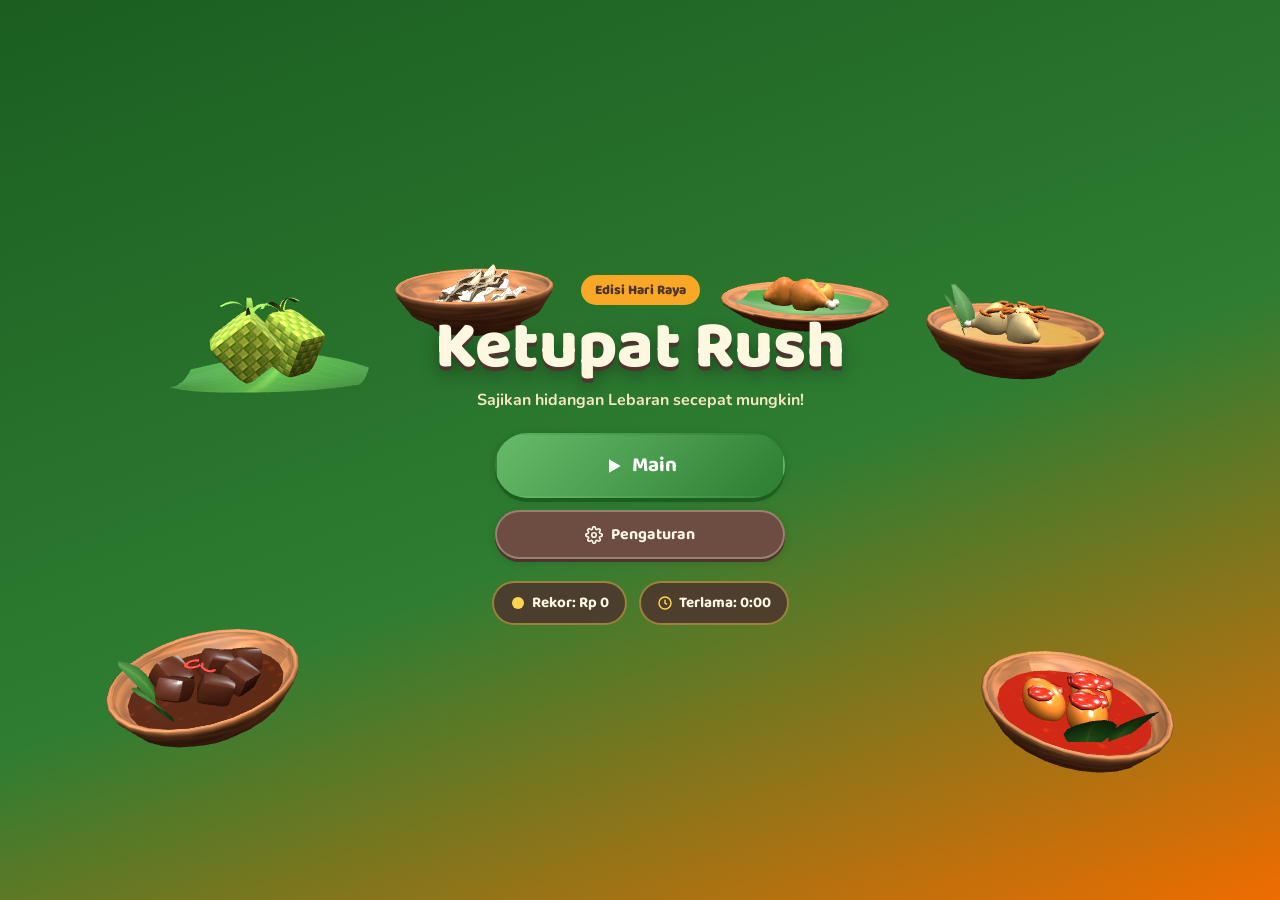
==== ketupat-rush/index.html @ f96600a8 "feat: add ketupat rush game" ====
<!DOCTYPE html>
<html lang="id">

<head>
  <meta charset="UTF-8" />
  <meta name="viewport" content="width=device-width, initial-scale=1.0, viewport-fit=cover" />
  <meta name="mobile-web-app-capable" content="yes" />
  <meta name="apple-mobile-web-app-capable" content="yes" />
  <title>Ketupat Rush</title>
  <link rel="icon" href="data:," />
  <link rel="preconnect" href="https://fonts.googleapis.com" />
  <link rel="preconnect" href="https://fonts.gstatic.com" crossorigin />
  <link
    href="https://fonts.googleapis.com/css2?family=Baloo+2:wght@500;700;800&family=Nunito:wght@500;700;800&display=swap"
    rel="stylesheet" />
  <link rel="stylesheet" href="css/style.css" />
  <link rel="manifest" href="manifest.json" />
</head>

<body>

  <!-- ===== MAIN MENU (langsung tampil saat dibuka) ===== -->
  <div id="screen-menu" class="screen active">
    <div class="menu-bg">
      <canvas id="menu-canvas" class="menu-canvas"></canvas>
      <div class="menu-content">
        <div class="menu-logo">
          <span class="menu-badge">Edisi Hari Raya</span>
          <h1 class="game-title">Ketupat Rush</h1>
          <p class="game-sub">Sajikan hidangan Lebaran secepat mungkin!</p>
        </div>
        <div class="menu-buttons">
          <button class="btn btn-primary btn-xlarge" id="btn-play">
            <svg width="20" height="20" viewBox="0 0 24 24" fill="currentColor" aria-hidden="true">
              <polygon points="6,4 20,12 6,20" />
            </svg>
            <span>Main</span>
          </button>
          <button class="btn btn-outline" id="btn-settings-menu">
            <svg width="18" height="18" viewBox="0 0 24 24" fill="none" stroke="currentColor" stroke-width="2.2"
              aria-hidden="true">
              <circle cx="12" cy="12" r="3" />
              <path
                d="M19.4 15a1.65 1.65 0 0 0 .33 1.82l.06.06a2 2 0 1 1-2.83 2.83l-.06-.06a1.65 1.65 0 0 0-1.82-.33 1.65 1.65 0 0 0-1 1.51V21a2 2 0 1 1-4 0v-.09A1.65 1.65 0 0 0 9 19.4a1.65 1.65 0 0 0-1.82.33l-.06.06a2 2 0 1 1-2.83-2.83l.06-.06a1.65 1.65 0 0 0 .33-1.82 1.65 1.65 0 0 0-1.51-1H3a2 2 0 1 1 0-4h.09A1.65 1.65 0 0 0 4.6 9a1.65 1.65 0 0 0-.33-1.82l-.06-.06a2 2 0 1 1 2.83-2.83l.06.06a1.65 1.65 0 0 0 1.82.33H9a1.65 1.65 0 0 0 1-1.51V3a2 2 0 1 1 4 0v.09a1.65 1.65 0 0 0 1 1.51 1.65 1.65 0 0 0 1.82-.33l.06-.06a2 2 0 1 1 2.83 2.83l-.06.06a1.65 1.65 0 0 0-.33 1.82V9c.26.6.77 1 1.51 1H21a2 2 0 1 1 0 4h-.09a1.65 1.65 0 0 0-1.51 1z" />
            </svg>
            <span>Pengaturan</span>
          </button>
        </div>
        <div class="menu-stats">
          <div class="stat-pill">
            <svg width="16" height="16" viewBox="0 0 24 24" fill="#FFD54F" aria-hidden="true">
              <circle cx="12" cy="12" r="9" />
            </svg>
            <span>Rekor: Rp <span id="best-money">0</span></span>
          </div>
          <div class="stat-pill">
            <svg width="16" height="16" viewBox="0 0 24 24" fill="none" stroke="#FFD54F" stroke-width="2.2"
              aria-hidden="true">
              <circle cx="12" cy="12" r="9" />
              <polyline points="12 7 12 12 15 14" />
            </svg>
            <span>Terlama: <span id="best-time">0:00</span></span>
          </div>
        </div>
      </div>
    </div>
  </div>

  <!-- ===== GAMEPLAY ===== -->
  <div id="screen-game" class="screen">
    <canvas id="game-canvas"></canvas>

    <!-- HUD Top -->
    <div class="hud-top">
      <div class="hud-money" title="Pendapatan">
        <svg width="18" height="18" viewBox="0 0 24 24" fill="#FFD54F" stroke="#B8820E" stroke-width="1.5"
          aria-hidden="true">
          <circle cx="12" cy="12" r="9" />
        </svg>
        <span id="hud-money-val">Rp 0</span>
      </div>

      <div class="hud-phase" id="hud-phase">Hari ke-1</div>

      <div class="hud-lives" id="hud-lives" title="Kesempatan pelanggan"></div>

      <div class="hud-timer" id="hud-timer">0:00</div>

      <button class="hud-pause-btn" id="btn-pause" aria-label="Jeda">
        <svg width="18" height="18" viewBox="0 0 24 24" fill="currentColor" aria-hidden="true">
          <rect x="6" y="4" width="4" height="16" rx="1" />
          <rect x="14" y="4" width="4" height="16" rx="1" />
        </svg>
      </button>
    </div>

    <!-- Combo badge -->
    <div class="combo-badge hidden" id="combo-badge">
      <span>Kombo</span>
      <span id="combo-num">x2</span>
      <div class="combo-decay" id="combo-decay"></div>
    </div>

    <!-- Floating 3D-projected Container Labels -->
    <div class="container-labels-layer" id="container-labels-layer"></div>

    <!-- Single compact unlock status pill (replaces 10 locked pills) -->
    <div class="unlock-strip hidden" id="unlock-strip"></div>

    <!-- Fixed horizontal Order Rail below HUD -->
    <div class="customer-bubbles-layer" id="customer-bubbles-layer"></div>

    <!-- Bottom Action Bar (compact, doesn't cover 3D table) -->
    <div class="action-bar" id="action-bar">
      <div class="plate-tabs hidden" id="plate-tabs">
        <button class="plate-tab active" data-plate="a">Piring A</button>
        <button class="plate-tab" data-plate="b">Piring B</button>
      </div>
      <button class="btn btn-outline btn-clear" id="btn-clear" aria-label="Kosongkan piring">
        <svg width="18" height="18" viewBox="0 0 24 24" fill="none" stroke="currentColor" stroke-width="2.2"
          aria-hidden="true">
          <polyline points="3 6 5 6 21 6" />
          <path d="M19 6l-1 14a2 2 0 0 1-2 2H8a2 2 0 0 1-2-2L5 6" />
          <path d="M10 11v6" />
          <path d="M14 11v6" />
        </svg>
        <span>Kosongkan</span>
      </button>
      <button class="btn btn-primary btn-serve" id="btn-serve">
        <svg width="20" height="20" viewBox="0 0 24 24" fill="none" stroke="currentColor" stroke-width="2.8"
          aria-hidden="true">
          <polyline points="20 6 9 17 4 12" />
        </svg>
        <span>SAJIKAN</span>
      </button>
    </div>

    <!-- Drag hint / status -->
    <div class="drag-hint" id="drag-hint">Seret bahan ke piring, lalu seret piring ke pelanggan atau ketuk Sajikan</div>

    <!-- Toast notifications -->
    <div class="toast-container" id="toast-container"></div>

    <!-- Rotate hint (mobile landscape fallback) -->
    <div class="rotate-hint hidden" id="rotate-hint">
      Putar ponsel ke posisi tegak untuk pengalaman terbaik
    </div>
  </div>

  <!-- ===== PAUSE MENU ===== -->
  <div id="screen-pause" class="screen overlay">
    <div class="modal-box">
      <h2>Permainan Dijeda</h2>
      <div class="settings-row">
        <label for="pause-music-vol">Musik</label>
        <input type="range" id="pause-music-vol" min="0" max="1" step="0.05" value="0.45" />
        <button class="btn-mute" id="pause-mute-music" aria-label="Bisukan musik">On</button>
      </div>
      <div class="settings-row">
        <label for="pause-sfx-vol">Efek Suara</label>
        <input type="range" id="pause-sfx-vol" min="0" max="1" step="0.05" value="0.7" />
        <button class="btn-mute" id="pause-mute-sfx" aria-label="Bisukan efek suara">On</button>
      </div>
      <div class="modal-buttons">
        <button class="btn btn-primary" id="btn-resume">Lanjut</button>
        <button class="btn btn-secondary" id="btn-restart">Mulai Ulang</button>
        <button class="btn btn-outline" id="btn-quit-to-menu">Kembali ke Menu</button>
      </div>
    </div>
  </div>

  <!-- ===== GAME OVER ===== -->
  <div id="screen-gameover" class="screen overlay">
    <div class="modal-box gameover-box">
      <h2>Warung Tutup</h2>
      <p id="gameover-reason">Pelanggan kecewa terlalu banyak menunggu.</p>
      <div class="result-stats" id="gameover-stats">
        <div class="result-row"><span>Total Pendapatan</span><span id="go-revenue">Rp 0</span></div>
        <div class="result-row"><span>Waktu Bertahan</span><span id="go-time">0:00</span></div>
        <div class="result-row"><span>Fase Tercapai</span><span id="go-phase">Hari ke-1</span></div>
        <div class="result-row"><span>Pesanan Terlayani</span><span id="go-served">0</span></div>
        <div class="result-row"><span>Kombo Terbaik</span><span id="go-combo">x0</span></div>
        <div class="result-row"><span>Rekor Pendapatan</span><span id="go-best-rev">Rp 0</span></div>
      </div>
      <div class="modal-buttons">
        <button class="btn btn-primary" id="btn-retry-go">Main Lagi</button>
        <button class="btn btn-outline" id="btn-menu-go">Menu Utama</button>
      </div>
    </div>
  </div>

  <!-- ===== SETTINGS ===== -->
  <div id="screen-settings" class="screen overlay">
    <div class="modal-box">
      <h2>Pengaturan</h2>
      <div class="settings-row">
        <label for="set-music-vol">Musik</label>
        <input type="range" id="set-music-vol" min="0" max="1" step="0.05" value="0.45" />
        <button class="btn-mute" id="set-mute-music" aria-label="Bisukan musik">On</button>
      </div>
      <div class="settings-row">
        <label for="set-sfx-vol">Efek Suara</label>
        <input type="range" id="set-sfx-vol" min="0" max="1" step="0.05" value="0.7" />
        <button class="btn-mute" id="set-mute-sfx" aria-label="Bisukan efek suara">On</button>
      </div>
      <div class="settings-row">
        <label for="set-hints">Petunjuk Bermain</label>
        <input type="checkbox" id="set-hints" checked />
      </div>
      <div class="settings-row">
        <label for="set-vibrate">Getar (Haptik)</label>
        <input type="checkbox" id="set-vibrate" checked />
      </div>
      <div class="modal-buttons">
        <button class="btn btn-primary" id="btn-settings-close">Simpan</button>
      </div>
    </div>
  </div>

  <!-- Scripts: local Three.js 0.161 ES module via importmap -->
  <script type="importmap">
{
  "imports": {
    "three": "./js/lib/three.module.min.js"
  }
}
</script>
  <script type="module" src="js/main.js"></script>
</body>

</html>
---- ketupat-rush/css/style.css ----
/* ===================================================
   KETUPAT RUSH — Warm Lebaran Palette (PRD Compliant)
   Cream #FFF8E1 | Emerald #2E7D32 | Gold #F9A825 | Orange #EF6C00 | Brown #6D4C41
   =================================================== */

:root {
  --cream: #FFF8E1;
  --cream-dark: #F5E6C4;
  --green: #2E7D32;
  --green-light: #66BB6A;
  --green-dark: #1B5E20;
  --gold: #F9A825;
  --gold-light: #FFD54F;
  --orange: #EF6C00;
  --red: #C62828;
  --brown: #6D4C41;
  --brown-dark: #4E342E;
  --shadow: 0 4px 16px rgba(30, 20, 10, 0.25);
  --shadow-sm: 0 2px 8px rgba(30, 20, 10, 0.18);
  --radius: 18px;
  --radius-sm: 12px;
  --font-title: 'Baloo 2', cursive;
  --font-body: 'Nunito', sans-serif;
}

* {
  box-sizing: border-box;
  margin: 0;
  padding: 0;
}

html,
body {
  width: 100%;
  height: 100dvh;
  overflow: hidden;
  overscroll-behavior: none;
  background: var(--green-dark);
  font-family: var(--font-body);
  user-select: none;
  -webkit-user-select: none;
  touch-action: none;
}

.hidden {
  display: none !important;
}

/* ===== SCREENS ===== */
.screen {
  position: fixed;
  inset: 0;
  display: none;
  flex-direction: column;
  align-items: center;
  justify-content: center;
  overflow: hidden;
}

.screen.active {
  display: flex;
}

.screen.overlay {
  background: rgba(27, 46, 27, 0.68);
  z-index: 100;
  backdrop-filter: blur(4px);
}

/* ===== BUTTONS ===== */
.btn {
  display: inline-flex;
  align-items: center;
  justify-content: center;
  gap: 8px;
  font-family: var(--font-title);
  font-weight: 700;
  font-size: 1rem;
  border: 2px solid transparent;
  border-radius: 50px;
  cursor: pointer;
  padding: 10px 22px;
  min-height: 48px;
  transition: transform 0.1s, box-shadow 0.1s;
  touch-action: manipulation;
}

.btn:active {
  transform: scale(0.95);
}

.btn-primary {
  background: linear-gradient(135deg, var(--green-light), var(--green));
  color: #fff;
  box-shadow: 0 4px 0 var(--green-dark), var(--shadow-sm);
}

.btn-primary:active {
  box-shadow: 0 1px 0 var(--green-dark);
  transform: translateY(3px);
}

.btn-secondary {
  background: linear-gradient(135deg, var(--gold-light), var(--gold));
  color: var(--brown-dark);
  box-shadow: 0 4px 0 #B8820E, var(--shadow-sm);
}

.btn-outline {
  background: var(--brown);
  color: var(--cream);
  border-color: rgba(255, 248, 225, 0.3);
  box-shadow: 0 3px 0 var(--brown-dark), var(--shadow-sm);
}

.btn-xlarge {
  font-size: 1.3rem;
  padding: 14px 38px;
}

/* ===== LOADING ===== */
#screen-loading {
  background: linear-gradient(160deg, var(--green-dark) 0%, var(--green) 55%, #4E342E 100%);
}

.loading-bg {
  display: flex;
  flex-direction: column;
  align-items: center;
  gap: 22px;
  padding: 28px;
}

.ketupat-spin {
  animation: rotate3d 4s linear infinite;
  display: inline-block;
  filter: drop-shadow(0 6px 14px rgba(0, 0, 0, 0.35));
}

@keyframes rotate3d {
  0% {
    transform: rotateY(0deg) scale(1);
  }

  50% {
    transform: rotateY(180deg) scale(1.08);
  }

  100% {
    transform: rotateY(360deg) scale(1);
  }
}

.loading-logo {
  text-align: center;
}

.loading-logo h1 {
  font-family: var(--font-title);
  font-size: clamp(2.1rem, 8vw, 3.2rem);
  color: var(--gold-light);
  text-shadow: 0 3px 0 #B8820E;
  margin-top: 8px;
}

.tagline {
  color: var(--cream);
  font-size: 1rem;
  font-weight: 700;
}

.loading-bar-wrap {
  width: min(80vw, 320px);
  text-align: center;
}

.loading-bar {
  height: 14px;
  background: rgba(255, 248, 225, 0.2);
  border-radius: 10px;
  overflow: hidden;
  border: 2px solid rgba(255, 248, 225, 0.35);
}

.loading-fill {
  height: 100%;
  width: 0%;
  background: linear-gradient(90deg, var(--gold), var(--orange));
  transition: width 0.25s ease;
}

.loading-tip {
  color: var(--cream);
  font-size: 0.9rem;
  margin-top: 8px;
}

.btn-start-game {
  background: linear-gradient(135deg, var(--gold-light), var(--orange));
  color: #fff;
  border: none;
  border-radius: 50px;
  font-family: var(--font-title);
  font-weight: 800;
  font-size: 1.2rem;
  padding: 15px 38px;
  cursor: pointer;
  box-shadow: 0 4px 0 #B84B00, var(--shadow);
  animation: pulse-btn 1.5s ease-in-out infinite;
}

@keyframes pulse-btn {

  0%,
  100% {
    transform: scale(1);
  }

  50% {
    transform: scale(1.05);
  }
}

/* ===== MAIN MENU ===== */
#screen-menu {
  background: linear-gradient(160deg, var(--green-dark) 0%, var(--green) 55%, var(--orange) 100%);
}

.menu-bg {
  width: 100%;
  height: 100%;
  position: relative;
  display: flex;
  align-items: center;
  justify-content: center;
}

.menu-canvas {
  position: absolute;
  inset: 0;
  width: 100%;
  height: 100%;
  pointer-events: none;
}

.menu-content {
  position: relative;
  z-index: 2;
  display: flex;
  flex-direction: column;
  align-items: center;
  gap: 22px;
  padding: 24px;
}

.menu-logo {
  text-align: center;
}

.menu-badge {
  display: inline-block;
  background: var(--gold);
  color: var(--brown-dark);
  font-family: var(--font-title);
  font-weight: 800;
  font-size: 0.85rem;
  padding: 4px 14px;
  border-radius: 50px;
  margin-bottom: 8px;
}

.game-title {
  font-family: var(--font-title);
  font-size: clamp(2.6rem, 10vw, 4.2rem);
  font-weight: 800;
  color: var(--cream);
  text-shadow: 0 4px 0 var(--brown-dark), 0 8px 18px rgba(0, 0, 0, 0.35);
  line-height: 1.05;
}

.game-sub {
  color: var(--cream-dark);
  font-size: 1rem;
  font-weight: 700;
  margin-top: 6px;
}

.menu-buttons {
  display: flex;
  flex-direction: column;
  gap: 12px;
  width: min(85vw, 290px);
}

.menu-buttons .btn {
  width: 100%;
}

.menu-stats {
  display: flex;
  gap: 12px;
  flex-wrap: wrap;
  justify-content: center;
}

.stat-pill {
  background: rgba(78, 52, 46, 0.85);
  color: var(--cream);
  border: 2px solid rgba(255, 213, 79, 0.45);
  border-radius: 50px;
  padding: 8px 16px;
  font-family: var(--font-title);
  font-weight: 700;
  font-size: 0.95rem;
  display: flex;
  gap: 6px;
  align-items: center;
}

/* ===== GAMEPLAY ===== */
#screen-game {
  background: #2C1A10;
  height: 100dvh;
  overscroll-behavior: none;
  touch-action: none;
}

#screen-game::after {
  content: '';
  position: absolute;
  inset: 0;
  pointer-events: none;
  z-index: 10;
  background: radial-gradient(ellipse at center, transparent 60%, rgba(28, 15, 8, 0.32) 100%);
}

#game-canvas {
  position: absolute;
  inset: 0;
  width: 100%;
  height: 100dvh;
  display: block;
  touch-action: none;
  overscroll-behavior: none;
}

/* ===== HUD TOP ===== */
.hud-top {
  position: absolute;
  top: 0;
  left: 0;
  right: 0;
  padding: max(8px, env(safe-area-inset-top)) 12px 8px;
  display: flex;
  align-items: center;
  gap: 8px;
  background: linear-gradient(180deg, rgba(62, 39, 35, 0.85) 0%, rgba(62, 39, 35, 0) 100%);
  z-index: 20;
  pointer-events: none;
}

.hud-top>* {
  pointer-events: auto;
}

.hud-money,
.hud-phase,
.hud-timer,
.hud-lives {
  background: rgba(255, 248, 225, 0.95);
  color: var(--brown-dark);
  border: 2px solid #D49B38;
  border-radius: 50px;
  padding: 5px 12px;
  font-family: var(--font-title);
  font-weight: 800;
  font-size: 0.92rem;
  display: flex;
  align-items: center;
  gap: 5px;
  box-shadow: 0 3px 10px rgba(32, 16, 6, 0.25);
  white-space: nowrap;
}

.hud-phase {
  background: linear-gradient(135deg, #2E7D32, #1B5E20);
  color: var(--cream);
  border-color: var(--gold-light);
}

.hud-lives {
  margin-left: auto;
  padding: 5px 10px;
  gap: 3px;
}

.heart-icon.active {
  color: var(--red);
}

.heart-icon.lost {
  color: rgba(109, 76, 65, 0.25);
}

.hud-pause-btn {
  width: 44px;
  height: 44px;
  border-radius: 50%;
  background: var(--brown);
  color: var(--cream);
  border: 2px solid var(--gold-light);
  cursor: pointer;
  display: flex;
  align-items: center;
  justify-content: center;
  box-shadow: var(--shadow-sm);
}

/* ===== COMBO BADGE ===== */
.combo-badge {
  position: absolute;
  top: 64px;
  right: 12px;
  background: linear-gradient(135deg, var(--orange), #D84315);
  color: #fff;
  border: 2px solid var(--gold-light);
  border-radius: 14px;
  padding: 6px 14px;
  font-family: var(--font-title);
  font-weight: 800;
  font-size: 1rem;
  display: flex;
  gap: 6px;
  align-items: center;
  z-index: 20;
  box-shadow: var(--shadow);
}

.combo-decay {
  position: absolute;
  bottom: 0;
  left: 0;
  height: 4px;
  background: var(--gold-light);
  border-radius: 0 0 12px 12px;
  width: 100%;
}

/* ===== FLOATING 3D-PROJECTED CONTAINER LABELS ===== */
.container-labels-layer {
  position: absolute;
  inset: 0;
  pointer-events: none;
  z-index: 12;
  transition: opacity 0.12s ease;
}

.container-labels-layer.dragging {
  opacity: 0;
}

.container-label {
  position: absolute;
  transform: translate(-50%, 0);
  background: rgba(255, 248, 225, 0.94);
  color: #3E2723;
  border: 1.5px solid #8D5A36;
  border-radius: 10px;
  padding: 2px 8px;
  font-family: var(--font-title);
  font-weight: 800;
  font-size: 0.72rem;
  line-height: 1.15;
  white-space: nowrap;
  display: inline-flex;
  align-items: center;
  gap: 4px;
  box-shadow: 0 2px 6px rgba(28, 14, 6, 0.32);
  pointer-events: none;
}

.container-label .cl-price {
  color: var(--green-dark);
  font-weight: 800;
}


.unlock-strip {
  position: absolute;
  top: calc(max(8px, env(safe-area-inset-top)) + 44px);
  right: 10px;
  background: rgba(62, 39, 35, 0.84);
  color: var(--cream);
  border: 1.5px solid rgba(255, 213, 79, 0.45);
  border-radius: 50px;
  padding: 3px 10px;
  font-family: var(--font-title);
  font-weight: 700;
  font-size: 0.7rem;
  display: inline-flex;
  align-items: center;
  gap: 5px;
  pointer-events: none;
  z-index: 14;
  box-shadow: var(--shadow-sm);
}

/* ===== ORDER RAIL (fixed horizontal row below HUD, zero overlap) ===== */
.customer-bubbles-layer {
  position: absolute;
  top: calc(max(8px, env(safe-area-inset-top)) + 50px);
  left: 8px;
  right: 8px;
  display: flex;
  flex-direction: row;
  align-items: flex-start;
  justify-content: center;
  gap: 6px;
  pointer-events: none;
  z-index: 15;
}

.order-bubble {
  position: relative;
  flex: 1 1 0;
  min-width: 0;
  max-width: 170px;
  background: var(--cream);
  border: 2.5px solid var(--brown);
  border-radius: 12px;
  padding: 5px 6px;
  box-shadow: var(--shadow);
  pointer-events: auto;
  cursor: pointer;
  transition: border-color 0.15s, transform 0.12s;
  transform-origin: top center;
}

.order-bubble::after {
  content: '';
  position: absolute;
  bottom: -10px;
  left: 50%;
  transform: translateX(-50%);
  border: 5px solid transparent;
  border-top-color: var(--brown);
}

.order-bubble.selected {
  border-color: var(--orange);
  box-shadow: 0 0 0 2.5px var(--gold-light), var(--shadow);
  transform: translateY(2px) scaleY(1.06);
  z-index: 2;
}

.order-bubble.drag-hover {
  border-color: var(--gold);
  transform: translateY(3px) scaleY(1.09);
  z-index: 3;
}

.bubble-match-badge {
  position: absolute;
  top: -8px;
  right: -6px;
  width: 22px;
  height: 22px;
  border-radius: 50%;
  display: flex;
  align-items: center;
  justify-content: center;
  color: #fff;
  border: 2px solid #fff;
  box-shadow: var(--shadow-sm);
}

.bubble-match-badge.match {
  background: var(--green);
}

.bubble-match-badge.mismatch {
  background: var(--red);
}

.bubble-tag {
  font-size: 0.62rem;
  font-weight: 800;
  color: var(--brown);
  text-align: center;
  text-transform: uppercase;
  letter-spacing: 0.4px;
  margin-bottom: 3px;
  white-space: nowrap;
  overflow: hidden;
  text-overflow: ellipsis;
}

.bubble-items {
  display: flex;
  flex-wrap: wrap;
  gap: 3px;
  justify-content: center;
}

.bubble-food {
  width: 38px;
  height: auto;
  padding: 2px;
  background: var(--cream-dark);
  border-radius: 8px;
  border: 1.5px solid rgba(109, 76, 65, 0.25);
  position: relative;
  display: flex;
  flex-direction: column;
  align-items: center;
  justify-content: center;
}

.bubble-food img {
  width: 30px;
  height: 30px;
  object-fit: contain;
  pointer-events: none;
  display: block;
}

.bf-name {
  font-size: 0.56rem;
  font-weight: 800;
  color: var(--brown-dark);
  line-height: 1;
  text-align: center;
  max-width: 36px;
  overflow: hidden;
  text-overflow: ellipsis;
  white-space: nowrap;
}

/* Compact mode when card width < 96px */
.order-bubble.compact {
  padding: 4px 3px;
  border-width: 2px;
  border-radius: 10px;
}

.order-bubble.compact .bubble-tag {
  display: none;
}

.order-bubble.compact .bf-name {
  display: none;
}

.order-bubble.compact .bubble-items {
  gap: 2px;
}

.order-bubble.compact .bubble-food {
  width: 28px;
  padding: 1px;
  border-radius: 6px;
}

.order-bubble.compact .bubble-food img {
  width: 24px;
  height: 24px;
}

.order-bubble.compact .patience-bar-wrap {
  margin-top: 3px;
  height: 5px;
}

.bubble-food.checked {
  border-color: var(--green);
  background: #C8E6C9;
}

.bubble-food.checked::after {
  content: '';
  position: absolute;
  top: -3px;
  right: -3px;
  width: 10px;
  height: 10px;
  border-radius: 50%;
  background: var(--green);
  border: 1.5px solid #fff;
}

.bubble-food.missing-hint {
  border-color: var(--red);
  background: #FFCDD2;
}

.patience-bar-wrap {
  width: 100%;
  height: 6px;
  margin-top: 5px;
  background: rgba(109, 76, 65, 0.2);
  border-radius: 6px;
  overflow: hidden;
}

.patience-bar {
  height: 100%;
  background: var(--green-light);
  transition: width 0.1s linear, background 0.25s;
}

.patience-bar.mid {
  background: var(--gold);
}

.patience-bar.low {
  background: var(--red);
}

/* ===== BOTTOM ACTION BAR ===== */
.action-bar {
  position: absolute;
  bottom: max(12px, env(safe-area-inset-bottom));
  left: 50%;
  transform: translateX(-50%);
  display: flex;
  align-items: center;
  gap: 10px;
  z-index: 20;
  flex-wrap: wrap;
  justify-content: center;
  width: min(96vw, 560px);
}

.plate-tabs {
  display: flex;
  gap: 6px;
  background: rgba(62, 35, 20, 0.92);
  padding: 4px;
  border-radius: 50px;
  border: 2px solid #D49B38;
  box-shadow: 0 4px 12px rgba(20, 10, 4, 0.32);
}

.plate-tab {
  background: transparent;
  border: none;
  color: var(--cream);
  font-family: var(--font-title);
  font-weight: 700;
  font-size: 0.85rem;
  padding: 6px 14px;
  border-radius: 50px;
  cursor: pointer;
  min-height: 36px;
}

.plate-tab.active {
  background: var(--gold);
  color: var(--brown-dark);
}

.btn-serve {
  padding: 10px 26px;
  font-size: 1.05rem;
}

.btn-clear {
  padding: 10px 18px;
  font-size: 0.92rem;
}

.drag-hint {
  position: absolute;
  bottom: 68px;
  left: 50%;
  transform: translateX(-50%);
  background: rgba(78, 52, 46, 0.82);
  color: var(--cream);
  font-size: 0.78rem;
  font-weight: 700;
  padding: 5px 14px;
  border-radius: 50px;
  z-index: 18;
  pointer-events: none;
  white-space: nowrap;
  max-width: 92vw;
  overflow: hidden;
  text-overflow: ellipsis;
}

/* ===== TOASTS & FLYING MONEY ===== */
.toast-container {
  position: absolute;
  top: 68px;
  left: 50%;
  transform: translateX(-50%);
  display: flex;
  flex-direction: column;
  align-items: center;
  gap: 6px;
  pointer-events: none;
  z-index: 50;
}

.toast {
  background: var(--brown-dark);
  color: var(--cream);
  border: 2px solid var(--gold-light);
  border-radius: 50px;
  padding: 7px 18px;
  font-family: var(--font-title);
  font-weight: 700;
  font-size: 0.95rem;
  animation: toast-anim 1.4s ease forwards;
}

.toast.success {
  background: var(--green);
  border-color: var(--gold-light);
}

.toast.error {
  background: var(--red);
  border-color: #FFCDD2;
}

.toast.info {
  background: var(--orange);
  border-color: var(--cream);
}

@keyframes toast-anim {
  0% {
    opacity: 0;
    transform: translateY(8px) scale(0.9);
  }

  18% {
    opacity: 1;
    transform: translateY(0) scale(1);
  }

  75% {
    opacity: 1;
  }

  100% {
    opacity: 0;
    transform: translateY(-16px);
  }
}

.money-fly {
  position: absolute;
  font-family: var(--font-title);
  font-weight: 800;
  font-size: 1.15rem;
  color: var(--gold-light);
  text-shadow: 0 2px 4px rgba(0, 0, 0, 0.65);
  pointer-events: none;
  z-index: 60;
  animation: money-fly-anim 1.2s ease forwards;
}

@keyframes money-fly-anim {
  0% {
    opacity: 1;
    transform: translateY(0) scale(1);
  }

  100% {
    opacity: 0;
    transform: translateY(-56px) scale(1.25);
  }
}

/* ===== MODALS ===== */
.modal-box {
  background: var(--cream);
  color: var(--brown-dark);
  border: 4px solid var(--gold);
  border-radius: var(--radius);
  padding: 26px 22px;
  width: min(90vw, 410px);
  display: flex;
  flex-direction: column;
  gap: 14px;
  box-shadow: 0 20px 50px rgba(0, 0, 0, 0.45);
}

.modal-box h2 {
  font-family: var(--font-title);
  font-size: 1.6rem;
  color: var(--green-dark);
  text-align: center;
}

.modal-buttons {
  display: flex;
  flex-direction: column;
  gap: 10px;
  margin-top: 4px;
}

.modal-buttons .btn {
  width: 100%;
}

.settings-row {
  display: flex;
  align-items: center;
  gap: 10px;
  font-weight: 700;
  font-size: 0.95rem;
}

.settings-row label {
  flex: 1;
}

.settings-row input[type="range"] {
  flex: 1.6;
  accent-color: var(--green);
}

.settings-row input[type="checkbox"] {
  width: 20px;
  height: 20px;
  accent-color: var(--green);
}

.btn-mute {
  background: var(--brown);
  color: var(--cream);
  border: none;
  border-radius: 50px;
  padding: 6px 12px;
  font-weight: 700;
  cursor: pointer;
}

.result-stats {
  display: flex;
  flex-direction: column;
  gap: 6px;
}

.result-row {
  display: flex;
  justify-content: space-between;
  font-size: 0.95rem;
  font-weight: 700;
  padding: 6px 0;
  border-bottom: 1px solid rgba(109, 76, 65, 0.18);
}

.result-row:last-child {
  border-bottom: none;
}

.gameover-box p {
  text-align: center;
  font-weight: 700;
  color: var(--brown);
}

.rotate-hint {
  position: absolute;
  bottom: 72px;
  left: 50%;
  transform: translateX(-50%);
  background: var(--brown-dark);
  color: var(--cream);
  border: 2px solid var(--gold);
  border-radius: 50px;
  padding: 8px 18px;
  font-size: 0.85rem;
  font-weight: 700;
  z-index: 200;
}

@keyframes error-shake {

  0%,
  100% {
    transform: translateX(0);
  }

  25% {
    transform: translateX(-6px);
  }

  75% {
    transform: translateX(6px);
  }
}

.error-shake {
  animation: error-shake 0.35s ease !important;
}

/* ===== MOBILE PORTRAIT TUNING ===== */
@media (max-width: 600px) {
  .hud-top {
    gap: 5px;
    padding: 6px 8px;
  }

  .hud-money,
  .hud-phase,
  .hud-timer,
  .hud-lives {
    font-size: 0.78rem;
    padding: 4px 8px;
  }

  .container-label {
    font-size: 0.69rem;
    padding: 2px 5px;
  }

  .container-label .cl-price {
    display: none;
  }

  .unlock-strip {
    top: auto;
    bottom: 72px;
    right: 8px;
    font-size: 0.65rem;
  }

  .drag-hint {
    display: none;
  }

  .action-bar {
    bottom: max(8px, env(safe-area-inset-bottom));
    gap: 8px;
  }

  .btn-serve,
  .btn-clear {
    min-height: 44px;
    padding: 8px 16px;
  }
}
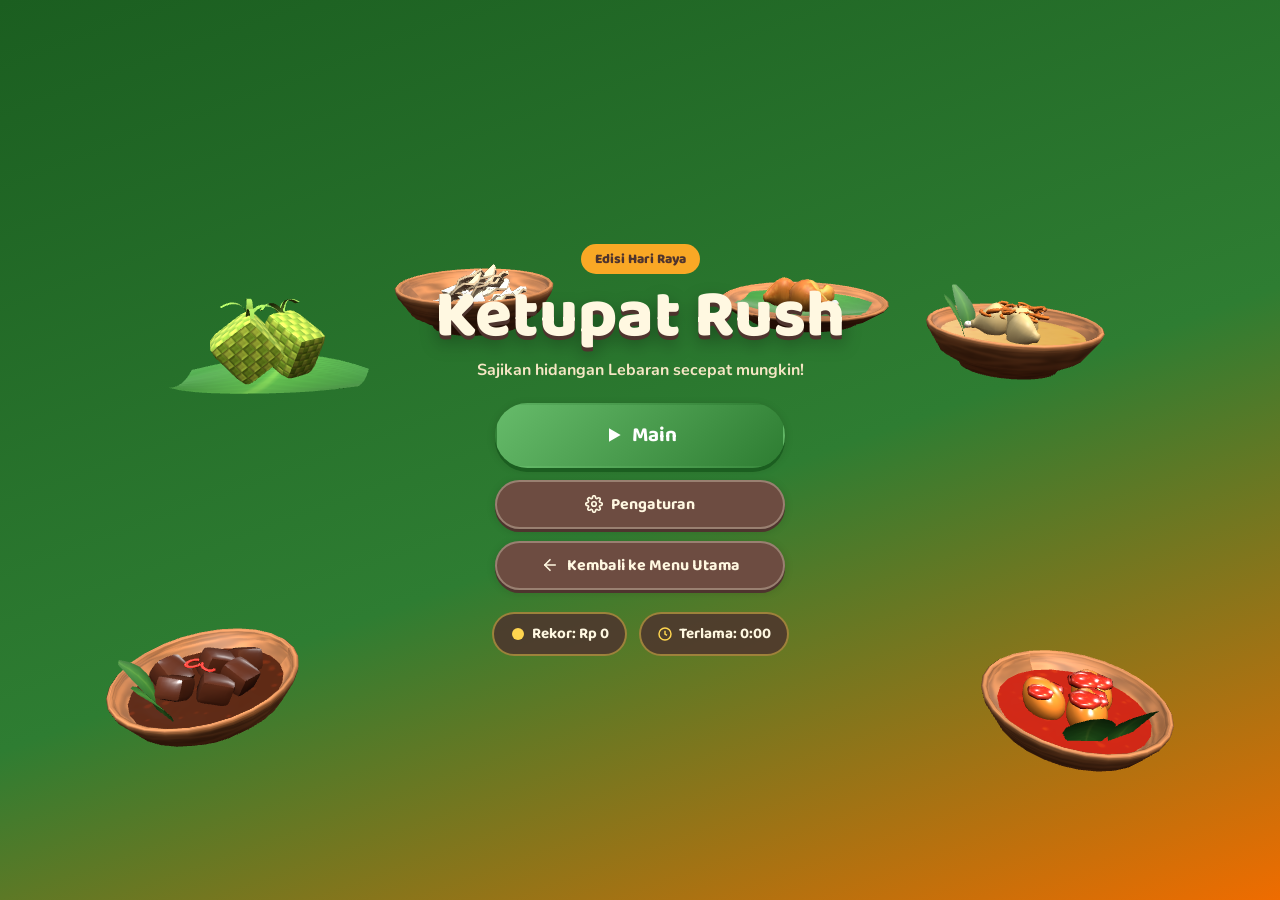
==== commit 0a1786d7: "feat: add Ketupat Rush game module and homepage integration" ====
--- a/ketupat-rush/index.html
+++ b/ketupat-rush/index.html
@@ -45,6 +45,14 @@
             </svg>
             <span>Pengaturan</span>
           </button>
+          <a href="../index.html" class="btn btn-outline" id="btn-back-catalog">
+            <svg width="18" height="18" viewBox="0 0 24 24" fill="none" stroke="currentColor" stroke-width="2.2"
+              stroke-linecap="round" stroke-linejoin="round" aria-hidden="true">
+              <line x1="19" y1="12" x2="5" y2="12" />
+              <polyline points="12 19 5 12 12 5" />
+            </svg>
+            <span>Kembali ke Menu Utama</span>
+          </a>
         </div>
         <div class="menu-stats">
           <div class="stat-pill">
--- a/ketupat-rush/css/style.css
+++ b/ketupat-rush/css/style.css
@@ -76,6 +76,7 @@
   font-family: var(--font-title);
   font-weight: 700;
   font-size: 1rem;
+  text-decoration: none;
   border: 2px solid transparent;
   border-radius: 50px;
   cursor: pointer;
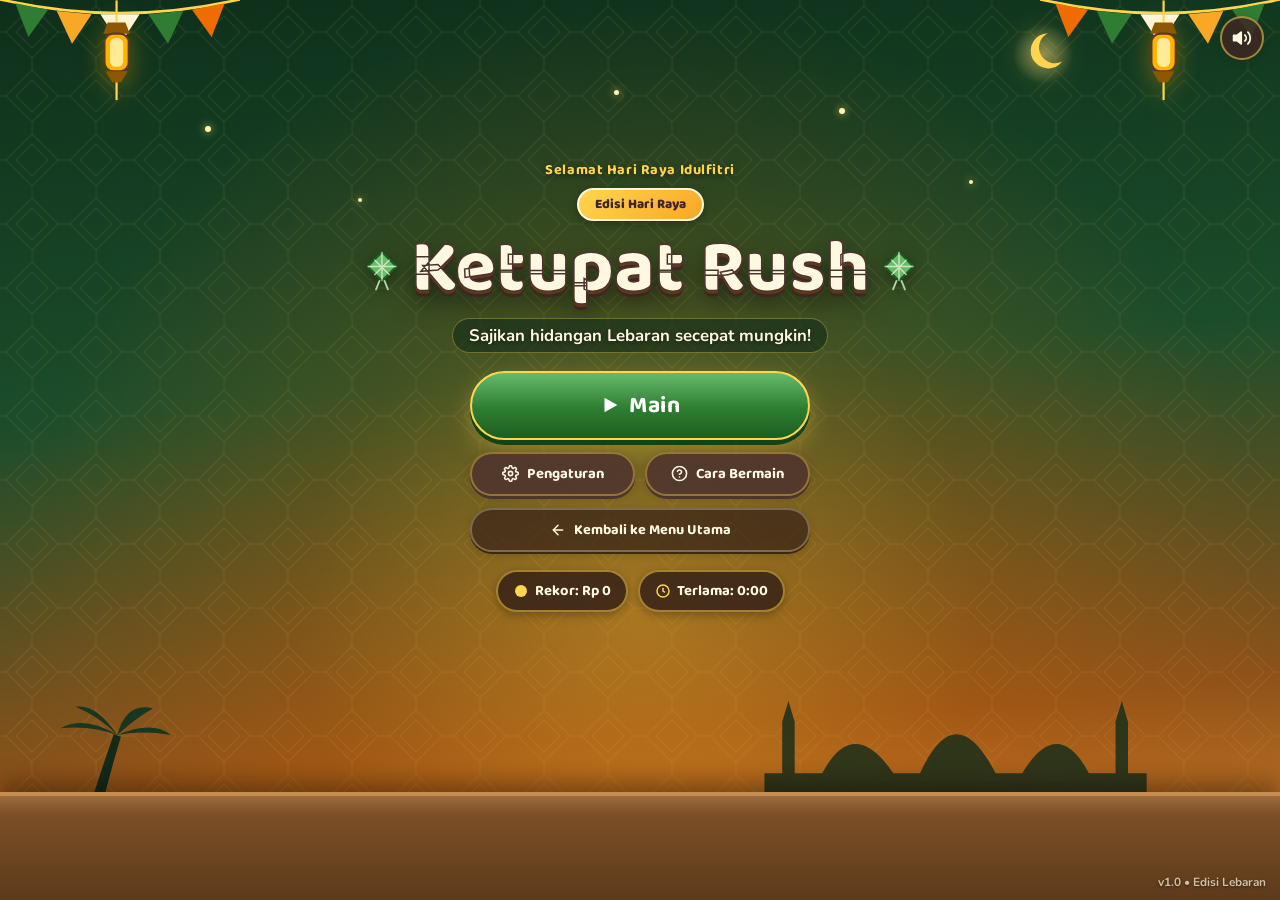
==== commit 8476ee9d: "fix: adjusment index page ketupat rush" ====
--- a/ketupat-rush/index.html
+++ b/ketupat-rush/index.html
@@ -22,31 +22,164 @@
   <!-- ===== MAIN MENU (langsung tampil saat dibuka) ===== -->
   <div id="screen-menu" class="screen active">
     <div class="menu-bg">
+      <!-- Layer 1: Motif batik/ketupat halus -->
+      <div class="menu-pattern" aria-hidden="true"></div>
+
+      <!-- Layer 2: Bulan sabit & bintang kelip -->
+      <div class="menu-sky-decor" aria-hidden="true">
+        <svg class="sky-moon" viewBox="0 0 80 80" width="68" height="68">
+          <defs>
+            <radialGradient id="moonGlow" cx="50%" cy="50%" r="50%">
+              <stop offset="0%" stop-color="#FFE082" stop-opacity="0.45" />
+              <stop offset="100%" stop-color="#FFE082" stop-opacity="0" />
+            </radialGradient>
+          </defs>
+          <circle cx="40" cy="40" r="38" fill="url(#moonGlow)" />
+          <path d="M46 14a22 22 0 1 0 18 35.5A18 18 0 0 1 46 14z" fill="#FFD54F" />
+        </svg>
+        <span class="sky-star s1"></span>
+        <span class="sky-star s2"></span>
+        <span class="sky-star s3"></span>
+        <span class="sky-star s4"></span>
+        <span class="sky-star s5"></span>
+      </div>
+
+      <!-- Layer 3: Siluet horizon masjid & pohon kelapa -->
+      <svg class="menu-horizon" viewBox="0 0 1440 260" preserveAspectRatio="none" aria-hidden="true">
+        <!-- Pohon kelapa kiri -->
+        <path d="M90 260 Q110 190 128 135 L136 138 Q120 195 106 260 Z" fill="#132A19" />
+        <path d="M132 136 Q95 112 68 128 Q100 124 132 136 Z" fill="#183620" />
+        <path d="M132 136 Q108 98 85 102 Q112 114 132 136 Z" fill="#183620" />
+        <path d="M132 136 Q142 96 172 104 Q152 116 132 136 Z" fill="#183620" />
+        <path d="M132 136 Q172 118 192 136 Q160 130 132 136 Z" fill="#183620" />
+        <!-- Siluet masjid tengah-kanan -->
+        <path d="M0 260 L0 218 L180 218 L210 205 L260 205 L260 218 L860 218 L860 182 L880 182 L880 120 L887 95 L894 120 L894 182 L925 182 Q960 112 1005 182 L1035 182 Q1075 88 1120 182 L1150 182 Q1190 112 1225 182 L1255 182 L1255 120 L1262 95 L1269 120 L1269 182 L1290 182 L1290 218 L1440 218 L1440 260 Z" fill="#142C1A" opacity="0.82" />
+        <!-- Bukit lembut foreground -->
+        <path d="M0 260 L0 232 Q360 208 720 230 T1440 222 L1440 260 Z" fill="#1B3A22" />
+      </svg>
+
+      <!-- Layer 4: Kain bunting sudut, janur, & lentera gantung -->
+      <div class="menu-top-ornaments" aria-hidden="true">
+        <svg class="bunting bunting-left" viewBox="0 0 220 58" width="220" height="58">
+          <path d="M-6 -2 Q110 26 226 -2" fill="none" stroke="#FFD54F" stroke-width="2.5" />
+          <polygon points="14,3 44,9 26,34" fill="#2E7D32" />
+          <polygon points="52,10 84,13 66,40" fill="#F9A825" />
+          <polygon points="92,13 128,13 110,41" fill="#FFF8E1" />
+          <polygon points="136,13 168,10 154,40" fill="#2E7D32" />
+          <polygon points="176,9 206,3 194,34" fill="#EF6C00" />
+        </svg>
+        <svg class="bunting bunting-right" viewBox="0 0 220 58" width="220" height="58">
+          <path d="M-6 -2 Q110 26 226 -2" fill="none" stroke="#FFD54F" stroke-width="2.5" />
+          <polygon points="14,3 44,9 26,34" fill="#EF6C00" />
+          <polygon points="52,10 84,13 66,40" fill="#2E7D32" />
+          <polygon points="92,13 128,13 110,41" fill="#FFF8E1" />
+          <polygon points="136,13 168,10 154,40" fill="#F9A825" />
+          <polygon points="176,9 206,3 194,34" fill="#2E7D32" />
+        </svg>
+
+        <!-- Lentera kiri & kanan (simetris) -->
+        <div class="lantern-wrap lantern-left">
+          <svg viewBox="0 0 48 104" width="44" height="96">
+            <line x1="24" y1="0" x2="24" y2="20" stroke="#FFD54F" stroke-width="2" />
+            <path d="M16 20 h16 l4 10 H12 z" fill="#8D5800" />
+            <rect x="13" y="30" width="22" height="34" rx="8" fill="#FFB300" stroke="#5D3A1A" stroke-width="2" />
+            <rect x="18" y="34" width="12" height="26" rx="5" fill="#FFF3B0" opacity="0.85" />
+            <path d="M14 64 h20 l-6 10 h-8 z" fill="#8D5800" />
+            <line x1="24" y1="74" x2="24" y2="90" stroke="#FFD54F" stroke-width="2" />
+          </svg>
+        </div>
+        <div class="lantern-wrap lantern-right">
+          <svg viewBox="0 0 48 104" width="44" height="96">
+            <line x1="24" y1="0" x2="24" y2="20" stroke="#FFD54F" stroke-width="2" />
+            <path d="M16 20 h16 l4 10 H12 z" fill="#8D5800" />
+            <rect x="13" y="30" width="22" height="34" rx="8" fill="#FFB300" stroke="#5D3A1A" stroke-width="2" />
+            <rect x="18" y="34" width="12" height="26" rx="5" fill="#FFF3B0" opacity="0.85" />
+            <path d="M14 64 h20 l-6 10 h-8 z" fill="#8D5800" />
+            <line x1="24" y1="74" x2="24" y2="90" stroke="#FFD54F" stroke-width="2" />
+          </svg>
+        </div>
+      </div>
+
+      <!-- Layer 5: Partikel kelip kunang-kunang hangat -->
+      <div class="menu-particles" aria-hidden="true">
+        <span class="spark sp1"></span>
+        <span class="spark sp2"></span>
+        <span class="spark sp3"></span>
+        <span class="spark sp4"></span>
+        <span class="spark sp5"></span>
+        <span class="spark sp6"></span>
+      </div>
+
+      <!-- Layer 6: Meja kayu warung di bagian bawah -->
+      <div class="menu-table" aria-hidden="true"></div>
+
+      <!-- Layer 7: Three.js 3D food showcase canvas -->
       <canvas id="menu-canvas" class="menu-canvas"></canvas>
+
+      <!-- Tombol Mute cepat di pojok kanan atas -->
+      <button class="menu-mute-btn" id="btn-menu-mute" aria-label="Bisukan suara" title="Suara On/Off">
+        <svg class="icon-sound-on" width="20" height="20" viewBox="0 0 24 24" fill="none" stroke="currentColor" stroke-width="2.2" stroke-linecap="round" stroke-linejoin="round" aria-hidden="true">
+          <polygon points="11 5 6 9 2 9 2 15 6 15 11 19 11 5" fill="currentColor" />
+          <path d="M15.54 8.46a5 5 0 0 1 0 7.07" />
+          <path d="M19.07 4.93a10 10 0 0 1 0 14.14" />
+        </svg>
+        <svg class="icon-sound-off hidden" width="20" height="20" viewBox="0 0 24 24" fill="none" stroke="currentColor" stroke-width="2.2" stroke-linecap="round" stroke-linejoin="round" aria-hidden="true">
+          <polygon points="11 5 6 9 2 9 2 15 6 15 11 19 11 5" fill="currentColor" />
+          <line x1="23" y1="9" x2="17" y2="15" />
+          <line x1="17" y1="9" x2="23" y2="15" />
+        </svg>
+      </button>
+
+      <!-- Konten utama menu -->
       <div class="menu-content">
         <div class="menu-logo">
+          <p class="menu-greeting">Selamat Hari Raya Idulfitri</p>
           <span class="menu-badge">Edisi Hari Raya</span>
-          <h1 class="game-title">Ketupat Rush</h1>
+          <div class="title-lockup">
+            <svg class="title-ketupat" viewBox="0 0 44 52" width="38" height="44" aria-hidden="true">
+              <polygon points="22,6 39,23 22,40 5,23" fill="#66BB6A" stroke="#1B5E20" stroke-width="2.5" />
+              <path d="M13 15 L31 33 M31 15 L13 33 M22 6 L22 40 M5 23 L39 23" stroke="#FFF8E1" stroke-width="1.6" opacity="0.7" />
+              <path d="M19 40 L15 50 M25 40 L29 50" stroke="#A5D6A7" stroke-width="2.2" stroke-linecap="round" />
+            </svg>
+            <h1 class="game-title">Ketupat Rush</h1>
+            <svg class="title-ketupat" viewBox="0 0 44 52" width="38" height="44" aria-hidden="true">
+              <polygon points="22,6 39,23 22,40 5,23" fill="#66BB6A" stroke="#1B5E20" stroke-width="2.5" />
+              <path d="M13 15 L31 33 M31 15 L13 33 M22 6 L22 40 M5 23 L39 23" stroke="#FFF8E1" stroke-width="1.6" opacity="0.7" />
+              <path d="M19 40 L15 50 M25 40 L29 50" stroke="#A5D6A7" stroke-width="2.2" stroke-linecap="round" />
+            </svg>
+          </div>
           <p class="game-sub">Sajikan hidangan Lebaran secepat mungkin!</p>
         </div>
+
         <div class="menu-buttons">
-          <button class="btn btn-primary btn-xlarge" id="btn-play">
-            <svg width="20" height="20" viewBox="0 0 24 24" fill="currentColor" aria-hidden="true">
+          <button class="btn btn-primary btn-xlarge btn-play-hero" id="btn-play">
+            <svg width="22" height="22" viewBox="0 0 24 24" fill="currentColor" aria-hidden="true">
               <polygon points="6,4 20,12 6,20" />
             </svg>
             <span>Main</span>
           </button>
-          <button class="btn btn-outline" id="btn-settings-menu">
-            <svg width="18" height="18" viewBox="0 0 24 24" fill="none" stroke="currentColor" stroke-width="2.2"
-              aria-hidden="true">
-              <circle cx="12" cy="12" r="3" />
-              <path
-                d="M19.4 15a1.65 1.65 0 0 0 .33 1.82l.06.06a2 2 0 1 1-2.83 2.83l-.06-.06a1.65 1.65 0 0 0-1.82-.33 1.65 1.65 0 0 0-1 1.51V21a2 2 0 1 1-4 0v-.09A1.65 1.65 0 0 0 9 19.4a1.65 1.65 0 0 0-1.82.33l-.06.06a2 2 0 1 1-2.83-2.83l.06-.06a1.65 1.65 0 0 0 .33-1.82 1.65 1.65 0 0 0-1.51-1H3a2 2 0 1 1 0-4h.09A1.65 1.65 0 0 0 4.6 9a1.65 1.65 0 0 0-.33-1.82l-.06-.06a2 2 0 1 1 2.83-2.83l.06.06a1.65 1.65 0 0 0 1.82.33H9a1.65 1.65 0 0 0 1-1.51V3a2 2 0 1 1 4 0v.09a1.65 1.65 0 0 0 1 1.51 1.65 1.65 0 0 0 1.82-.33l.06-.06a2 2 0 1 1 2.83 2.83l-.06.06a1.65 1.65 0 0 0-.33 1.82V9c.26.6.77 1 1.51 1H21a2 2 0 1 1 0 4h-.09a1.65 1.65 0 0 0-1.51 1z" />
-            </svg>
-            <span>Pengaturan</span>
-          </button>
-          <a href="../index.html" class="btn btn-outline" id="btn-back-catalog">
-            <svg width="18" height="18" viewBox="0 0 24 24" fill="none" stroke="currentColor" stroke-width="2.2"
+          <div class="menu-buttons-secondary">
+            <button class="btn btn-outline btn-compact" id="btn-settings-menu">
+              <svg width="17" height="17" viewBox="0 0 24 24" fill="none" stroke="currentColor" stroke-width="2.2"
+                aria-hidden="true">
+                <circle cx="12" cy="12" r="3" />
+                <path
+                  d="M19.4 15a1.65 1.65 0 0 0 .33 1.82l.06.06a2 2 0 1 1-2.83 2.83l-.06-.06a1.65 1.65 0 0 0-1.82-.33 1.65 1.65 0 0 0-1 1.51V21a2 2 0 1 1-4 0v-.09A1.65 1.65 0 0 0 9 19.4a1.65 1.65 0 0 0-1.82.33l-.06.06a2 2 0 1 1-2.83-2.83l.06-.06a1.65 1.65 0 0 0 .33-1.82 1.65 1.65 0 0 0-1.51-1H3a2 2 0 1 1 0-4h.09A1.65 1.65 0 0 0 4.6 9a1.65 1.65 0 0 0-.33-1.82l-.06-.06a2 2 0 1 1 2.83-2.83l.06.06a1.65 1.65 0 0 0 1.82.33H9a1.65 1.65 0 0 0 1-1.51V3a2 2 0 1 1 4 0v.09a1.65 1.65 0 0 0 1 1.51 1.65 1.65 0 0 0 1.82-.33l.06-.06a2 2 0 1 1 2.83 2.83l-.06.06a1.65 1.65 0 0 0-.33 1.82V9c.26.6.77 1 1.51 1H21a2 2 0 1 1 0 4h-.09a1.65 1.65 0 0 0-1.51 1z" />
+              </svg>
+              <span>Pengaturan</span>
+            </button>
+            <button class="btn btn-outline btn-compact" id="btn-howto">
+              <svg width="17" height="17" viewBox="0 0 24 24" fill="none" stroke="currentColor" stroke-width="2.2"
+                stroke-linecap="round" stroke-linejoin="round" aria-hidden="true">
+                <circle cx="12" cy="12" r="10" />
+                <path d="M9.09 9a3 3 0 0 1 5.83 1c0 2-3 3-3 3" />
+                <line x1="12" y1="17" x2="12.01" y2="17" />
+              </svg>
+              <span>Cara Bermain</span>
+            </button>
+          </div>
+          <a href="../index.html" class="btn btn-outline btn-back-link" id="btn-menu-catalog">
+            <svg width="16" height="16" viewBox="0 0 24 24" fill="none" stroke="currentColor" stroke-width="2.2"
               stroke-linecap="round" stroke-linejoin="round" aria-hidden="true">
               <line x1="19" y1="12" x2="5" y2="12" />
               <polyline points="12 19 5 12 12 5" />
@@ -54,6 +187,7 @@
             <span>Kembali ke Menu Utama</span>
           </a>
         </div>
+
         <div class="menu-stats">
           <div class="stat-pill">
             <svg width="16" height="16" viewBox="0 0 24 24" fill="#FFD54F" aria-hidden="true">
@@ -71,6 +205,8 @@
           </div>
         </div>
       </div>
+
+      <span class="menu-version">v1.0 • Edisi Lebaran</span>
     </div>
   </div>
 
@@ -221,6 +357,23 @@
       </div>
       <div class="modal-buttons">
         <button class="btn btn-primary" id="btn-settings-close">Simpan</button>
+        <a href="../index.html" class="btn btn-outline" id="btn-back-catalog">Kembali ke Menu Utama</a>
+      </div>
+    </div>
+  </div>
+
+  <!-- ===== CARA BERMAIN ===== -->
+  <div id="screen-howto" class="screen overlay">
+    <div class="modal-box howto-box">
+      <h2>Cara Bermain</h2>
+      <ul class="howto-list">
+        <li><strong>1. Lihat Pesanan:</strong> Perhatikan kartu pesanan pelanggan di bagian atas layar.</li>
+        <li><strong>2. Racik Piring:</strong> Seret atau ketuk lauk dari wadah ke piring saji.</li>
+        <li><strong>3. Sajikan Cepat:</strong> Seret piring ke pelanggan yang sesuai atau tekan <strong>SAJIKAN</strong> sebelum kesabaran habis.</li>
+        <li><strong>4. Jaga Kombo:</strong> Layani beruntun untuk bonus kombo dan buka menu baru di hari berikutnya!</li>
+      </ul>
+      <div class="modal-buttons">
+        <button class="btn btn-primary" id="btn-howto-close">Mengerti!</button>
       </div>
     </div>
   </div>
--- a/ketupat-rush/css/style.css
+++ b/ketupat-rush/css/style.css
@@ -222,9 +222,11 @@
   }
 }
 
-/* ===== MAIN MENU ===== */
+/* ===== MAIN MENU (Lebaran Tradisional Hangat) ===== */
 #screen-menu {
-  background: linear-gradient(160deg, var(--green-dark) 0%, var(--green) 55%, var(--orange) 100%);
+  background:
+    radial-gradient(ellipse at 50% 68%, rgba(245, 166, 35, 0.45) 0%, rgba(239, 108, 0, 0.18) 38%, transparent 70%),
+    linear-gradient(175deg, #0E2F1B 0%, #1B4D2B 42%, #8F5219 78%, #D9822B 100%);
 }
 
 .menu-bg {
@@ -234,6 +236,156 @@
   display: flex;
   align-items: center;
   justify-content: center;
+  overflow: hidden;
+}
+
+.menu-pattern {
+  position: absolute;
+  inset: 0;
+  pointer-events: none;
+  opacity: 0.08;
+  background-image: url("data:image/svg+xml,%3Csvg xmlns='http://www.w3.org/2000/svg' width='64' height='64' viewBox='0 0 64 64'%3E%3Cg fill='none' stroke='%23FFD54F' stroke-width='1.3'%3E%3Cpolygon points='32,6 58,32 32,58 6,32'/%3E%3Cpolygon points='32,16 48,32 32,48 16,32'/%3E%3Cpath d='M0 32h6M58 32h6M32 0v6M32 58v6'/%3E%3C/g%3E%3C/svg%3E");
+  background-size: 64px 64px;
+}
+
+.menu-sky-decor {
+  position: absolute;
+  inset: 0;
+  pointer-events: none;
+  z-index: 1;
+}
+
+.sky-moon {
+  position: absolute;
+  top: clamp(12px, 2.4vh, 28px);
+  right: clamp(148px, 16vw, 240px);
+  width: clamp(44px, 5vw, 66px);
+  height: auto;
+  filter: drop-shadow(0 0 14px rgba(255, 213, 79, 0.45));
+}
+
+.sky-star {
+  position: absolute;
+  width: 6px;
+  height: 6px;
+  border-radius: 50%;
+  background: #FFF3B0;
+  box-shadow: 0 0 8px #FFD54F;
+  animation: twinkle 3.2s ease-in-out infinite;
+}
+
+.sky-star.s1 { top: 14%; left: 16%; animation-delay: 0s; }
+.sky-star.s2 { top: 22%; left: 28%; width: 4px; height: 4px; animation-delay: 0.7s; }
+.sky-star.s3 { top: 10%; left: 48%; width: 5px; height: 5px; animation-delay: 1.4s; }
+.sky-star.s4 { top: 20%; right: 24%; width: 4px; height: 4px; animation-delay: 2.1s; }
+.sky-star.s5 { top: 12%; right: 34%; animation-delay: 0.9s; }
+
+@keyframes twinkle {
+  0%, 100% { opacity: 0.35; transform: scale(0.85); }
+  50% { opacity: 1; transform: scale(1.2); }
+}
+
+.menu-horizon {
+  position: absolute;
+  left: 0;
+  right: 0;
+  bottom: 62px;
+  width: 100%;
+  height: clamp(120px, 24vh, 230px);
+  pointer-events: none;
+  z-index: 1;
+}
+
+.menu-top-ornaments {
+  position: absolute;
+  top: 0;
+  left: 0;
+  right: 0;
+  pointer-events: none;
+  z-index: 2;
+}
+
+.bunting {
+  position: absolute;
+  top: 0;
+  width: clamp(136px, 20vw, 240px);
+  height: auto;
+}
+
+.bunting-left { left: 0; }
+.bunting-right { right: 0; }
+
+.lantern-wrap {
+  position: absolute;
+  top: 0;
+  transform-origin: top center;
+  animation: lantern-sway 4.2s ease-in-out infinite;
+  filter: drop-shadow(0 6px 12px rgba(255, 179, 0, 0.35));
+}
+
+.lantern-wrap svg {
+  display: block;
+  height: clamp(64px, 14vh, 116px);
+  width: auto;
+}
+
+.lantern-left {
+  left: clamp(78px, 7vw, 128px);
+}
+
+.lantern-right {
+  right: clamp(78px, 7vw, 128px);
+  animation-delay: -2.1s;
+}
+
+@keyframes lantern-sway {
+  0%, 100% { transform: rotate(-3.5deg); }
+  50% { transform: rotate(3.5deg); }
+}
+
+.menu-particles {
+  position: absolute;
+  inset: 0;
+  pointer-events: none;
+  z-index: 2;
+}
+
+.spark {
+  position: absolute;
+  width: 6px;
+  height: 6px;
+  border-radius: 50%;
+  background: radial-gradient(circle, #FFF8E1 0%, #FFD54F 60%, transparent 100%);
+  opacity: 0;
+  animation: float-spark 6.5s ease-in-out infinite;
+}
+
+.spark.sp1 { left: 12%; bottom: 26%; animation-delay: 0s; }
+.spark.sp2 { left: 26%; bottom: 32%; animation-delay: 1.2s; }
+.spark.sp3 { left: 44%; bottom: 24%; animation-delay: 2.5s; }
+.spark.sp4 { right: 32%; bottom: 28%; animation-delay: 0.8s; }
+.spark.sp5 { right: 18%; bottom: 34%; animation-delay: 3.1s; }
+.spark.sp6 { right: 8%; bottom: 22%; animation-delay: 1.9s; }
+
+@keyframes float-spark {
+  0% { opacity: 0; transform: translateY(0) scale(0.7); }
+  25% { opacity: 0.75; }
+  75% { opacity: 0.55; }
+  100% { opacity: 0; transform: translateY(-75px) scale(1.1); }
+}
+
+.menu-table {
+  position: absolute;
+  left: 0;
+  right: 0;
+  bottom: 0;
+  height: clamp(68px, 12vh, 108px);
+  background:
+    linear-gradient(180deg, #9C6B3B 0%, #7B4F28 18%, #5D3A1A 100%);
+  border-top: 4px solid #C68B50;
+  box-shadow: 0 -8px 24px rgba(15, 8, 3, 0.45);
+  z-index: 2;
+  pointer-events: none;
 }
 
 .menu-canvas {
@@ -242,80 +394,272 @@
   width: 100%;
   height: 100%;
   pointer-events: none;
+  z-index: 3;
+}
+
+.menu-mute-btn {
+  position: absolute;
+  top: max(16px, env(safe-area-inset-top));
+  right: max(16px, env(safe-area-inset-right));
+  z-index: 6;
+  width: 44px;
+  height: 44px;
+  border-radius: 50%;
+  background: rgba(62, 39, 35, 0.82);
+  color: var(--cream);
+  border: 2px solid rgba(255, 213, 79, 0.55);
+  display: flex;
+  align-items: center;
+  justify-content: center;
+  cursor: pointer;
+  box-shadow: var(--shadow-sm);
+  transition: transform 0.15s ease, background 0.15s ease;
+}
+
+.menu-mute-btn:hover {
+  transform: scale(1.06);
+  background: rgba(78, 52, 46, 0.95);
+}
+
+.menu-mute-btn:active {
+  transform: scale(0.94);
 }
 
 .menu-content {
   position: relative;
-  z-index: 2;
+  z-index: 5;
   display: flex;
   flex-direction: column;
   align-items: center;
-  gap: 22px;
-  padding: 24px;
+  gap: 18px;
+  padding: 20px 20px clamp(92px, 18vh, 150px);
+  max-width: 640px;
+  width: 100%;
 }
 
 .menu-logo {
   text-align: center;
+  animation: title-drop 0.65s cubic-bezier(0.22, 1.28, 0.36, 1) both;
+}
+
+@keyframes title-drop {
+  0% { opacity: 0; transform: translateY(-24px) scale(0.94); }
+  100% { opacity: 1; transform: translateY(0) scale(1); }
+}
+
+.menu-greeting {
+  color: var(--gold-light);
+  font-family: var(--font-title);
+  font-weight: 700;
+  font-size: 0.9rem;
+  letter-spacing: 0.04em;
+  text-shadow: 0 2px 6px rgba(0, 0, 0, 0.55);
+  margin-bottom: 6px;
 }
 
 .menu-badge {
   display: inline-block;
-  background: var(--gold);
-  color: var(--brown-dark);
+  background: linear-gradient(135deg, var(--gold-light), var(--gold));
+  color: #3E2723;
   font-family: var(--font-title);
   font-weight: 800;
-  font-size: 0.85rem;
-  padding: 4px 14px;
+  font-size: 0.84rem;
+  padding: 4px 16px;
   border-radius: 50px;
-  margin-bottom: 8px;
+  border: 2px solid #FFF8E1;
+  box-shadow: 0 3px 10px rgba(0, 0, 0, 0.28);
+  margin-bottom: 10px;
+}
+
+.title-lockup {
+  display: flex;
+  align-items: center;
+  justify-content: center;
+  gap: 10px;
+}
+
+.title-ketupat {
+  flex-shrink: 0;
+  filter: drop-shadow(0 4px 8px rgba(0, 0, 0, 0.4));
 }
 
 .game-title {
   font-family: var(--font-title);
-  font-size: clamp(2.6rem, 10vw, 4.2rem);
+  font-size: clamp(2.7rem, 8.5vw, 4.7rem);
   font-weight: 800;
   color: var(--cream);
-  text-shadow: 0 4px 0 var(--brown-dark), 0 8px 18px rgba(0, 0, 0, 0.35);
-  line-height: 1.05;
+  -webkit-text-stroke: 1.5px #4E342E;
+  text-shadow:
+    0 3px 0 #5D3A1A,
+    0 6px 0 #3E2723,
+    0 12px 24px rgba(0, 0, 0, 0.52);
+  line-height: 1.02;
 }
 
 .game-sub {
-  color: var(--cream-dark);
-  font-size: 1rem;
-  font-weight: 700;
-  margin-top: 6px;
+  display: inline-block;
+  color: var(--cream);
+  background: rgba(20, 44, 26, 0.62);
+  border: 1px solid rgba(255, 213, 79, 0.35);
+  border-radius: 50px;
+  padding: 5px 16px;
+  font-size: clamp(0.9rem, 2.5vw, 1.05rem);
+  font-weight: 700;
+  margin-top: 10px;
+  text-shadow: 0 1px 4px rgba(0, 0, 0, 0.45);
 }
 
 .menu-buttons {
   display: flex;
   flex-direction: column;
   gap: 12px;
-  width: min(85vw, 290px);
-}
-
-.menu-buttons .btn {
+  width: min(88vw, 340px);
+  animation: fade-up 0.55s 0.16s cubic-bezier(0.22, 1, 0.36, 1) both;
+}
+
+.btn-play-hero {
   width: 100%;
+  min-height: 58px;
+  font-size: 1.45rem;
+  letter-spacing: 0.03em;
+  background: linear-gradient(180deg, #66BB6A 0%, #2E7D32 55%, #1B5E20 100%);
+  border: 2.5px solid var(--gold-light);
+  box-shadow:
+    0 5px 0 #124216,
+    0 10px 24px rgba(255, 213, 79, 0.32),
+    0 0 0 0 rgba(255, 213, 79, 0.45);
+  animation: hero-pulse 2.4s ease-in-out infinite;
+}
+
+.btn-play-hero:hover {
+  transform: translateY(-2px) scale(1.02);
+  box-shadow:
+    0 7px 0 #124216,
+    0 14px 28px rgba(255, 213, 79, 0.42);
+}
+
+.btn-play-hero:active {
+  transform: translateY(3px) scale(0.98);
+  box-shadow: 0 2px 0 #124216;
+}
+
+@keyframes hero-pulse {
+  0%, 100% { box-shadow: 0 5px 0 #124216, 0 10px 22px rgba(255, 213, 79, 0.28), 0 0 0 0 rgba(255, 213, 79, 0.35); }
+  50% { box-shadow: 0 5px 0 #124216, 0 12px 26px rgba(255, 213, 79, 0.42), 0 0 0 8px rgba(255, 213, 79, 0); }
+}
+
+.menu-buttons-secondary {
+  display: grid;
+  grid-template-columns: 1fr 1fr;
+  gap: 10px;
+}
+
+.btn-compact {
+  min-height: 44px;
+  padding: 8px 12px;
+  font-size: 0.92rem;
+  background: rgba(78, 52, 46, 0.88);
+  border-color: rgba(255, 213, 79, 0.38);
+}
+
+.btn-compact:hover {
+  transform: translateY(-1px);
+  background: rgba(93, 64, 55, 0.96);
+}
+
+.btn-back-link {
+  min-height: 44px;
+  padding: 8px 16px;
+  font-size: 0.9rem;
+  background: rgba(54, 34, 24, 0.72);
+  border-color: rgba(255, 248, 225, 0.28);
+  box-shadow: 0 2px 0 rgba(30, 16, 8, 0.7), var(--shadow-sm);
+}
+
+.btn-back-link:hover {
+  transform: translateY(-1px);
+  background: rgba(78, 52, 46, 0.9);
+  border-color: rgba(255, 213, 79, 0.45);
 }
 
 .menu-stats {
   display: flex;
-  gap: 12px;
+  gap: 10px;
   flex-wrap: wrap;
   justify-content: center;
+  animation: fade-up 0.55s 0.28s cubic-bezier(0.22, 1, 0.36, 1) both;
+}
+
+@keyframes fade-up {
+  0% { opacity: 0; transform: translateY(16px); }
+  100% { opacity: 1; transform: translateY(0); }
 }
 
 .stat-pill {
-  background: rgba(78, 52, 46, 0.85);
-  color: var(--cream);
-  border: 2px solid rgba(255, 213, 79, 0.45);
+  background: rgba(54, 34, 24, 0.86);
+  color: var(--cream);
+  border: 2px solid rgba(255, 213, 79, 0.5);
   border-radius: 50px;
-  padding: 8px 16px;
-  font-family: var(--font-title);
-  font-weight: 700;
-  font-size: 0.95rem;
+  padding: 7px 15px;
+  font-family: var(--font-title);
+  font-weight: 700;
+  font-size: 0.92rem;
   display: flex;
   gap: 6px;
   align-items: center;
+  box-shadow: 0 3px 10px rgba(0, 0, 0, 0.28);
+}
+
+.menu-version {
+  position: absolute;
+  bottom: max(10px, env(safe-area-inset-bottom));
+  right: 14px;
+  z-index: 6;
+  font-size: 0.74rem;
+  font-weight: 700;
+  color: rgba(255, 248, 225, 0.72);
+  text-shadow: 0 1px 3px rgba(0, 0, 0, 0.5);
+}
+
+.howto-list {
+  list-style: none;
+  display: flex;
+  flex-direction: column;
+  gap: 10px;
+  font-size: 0.94rem;
+  line-height: 1.45;
+  color: var(--brown-dark);
+}
+
+.howto-list li {
+  background: rgba(255, 255, 255, 0.55);
+  border: 1px solid rgba(109, 76, 65, 0.2);
+  border-radius: 12px;
+  padding: 9px 12px;
+}
+
+@media (max-width: 600px) {
+  .bunting { width: clamp(110px, 30vw, 136px); }
+  .lantern-wrap svg { height: clamp(54px, 11vh, 78px); }
+  .lantern-left { left: clamp(74px, 19vw, 90px); }
+  .lantern-right { right: clamp(74px, 19vw, 90px); }
+  .sky-moon { width: 42px; right: auto; left: 50%; transform: translateX(34px); top: 10px; }
+  .title-ketupat { width: 28px; height: 34px; }
+  .menu-content { gap: 14px; padding-bottom: clamp(86px, 16vh, 130px); }
+}
+
+@media (max-height: 540px) and (orientation: landscape) {
+  .menu-top-ornaments, .menu-greeting { display: none; }
+  .menu-content { gap: 10px; padding: 12px 16px 84px; }
+  .game-title { font-size: clamp(2rem, 6vw, 2.8rem); }
+  .menu-table { height: 52px; }
+  .menu-horizon { bottom: 48px; height: 95px; }
+}
+
+@media (prefers-reduced-motion: reduce) {
+  .sky-star, .lantern-wrap, .spark, .menu-logo, .menu-buttons, .menu-stats, .btn-play-hero {
+    animation: none !important;
+  }
 }
 
 /* ===== GAMEPLAY ===== */
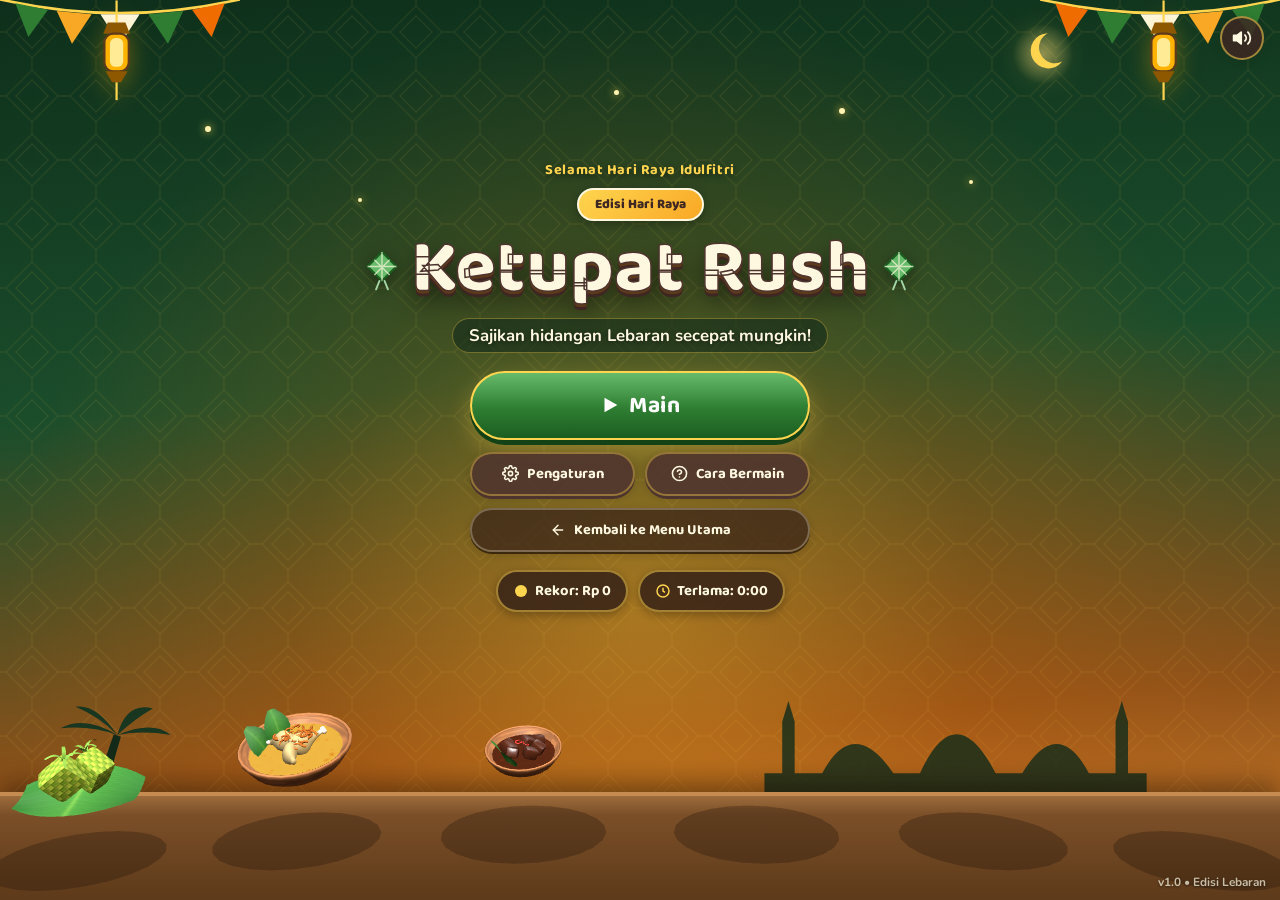
==== commit 78ac363e: "fix: remove redundant plate details panel and clean up bottom UI layout" ====
--- a/ketupat-rush/index.html
+++ b/ketupat-rush/index.html
@@ -254,33 +254,21 @@
     <!-- Fixed horizontal Order Rail below HUD -->
     <div class="customer-bubbles-layer" id="customer-bubbles-layer"></div>
 
-    <!-- Bottom Action Bar (compact, doesn't cover 3D table) -->
-    <div class="action-bar" id="action-bar">
-      <div class="plate-tabs hidden" id="plate-tabs">
-        <button class="plate-tab active" data-plate="a">Piring A</button>
-        <button class="plate-tab" data-plate="b">Piring B</button>
-      </div>
-      <button class="btn btn-outline btn-clear" id="btn-clear" aria-label="Kosongkan piring">
-        <svg width="18" height="18" viewBox="0 0 24 24" fill="none" stroke="currentColor" stroke-width="2.2"
-          aria-hidden="true">
-          <polyline points="3 6 5 6 21 6" />
-          <path d="M19 6l-1 14a2 2 0 0 1-2 2H8a2 2 0 0 1-2-2L5 6" />
-          <path d="M10 11v6" />
-          <path d="M14 11v6" />
-        </svg>
-        <span>Kosongkan</span>
-      </button>
-      <button class="btn btn-primary btn-serve" id="btn-serve">
-        <svg width="20" height="20" viewBox="0 0 24 24" fill="none" stroke="currentColor" stroke-width="2.8"
-          aria-hidden="true">
-          <polyline points="20 6 9 17 4 12" />
-        </svg>
-        <span>SAJIKAN</span>
-      </button>
+    <!-- Tong sampah: seret piring ke sini untuk membuang (mengurangi uang) -->
+    <div class="trash-zone" id="trash-zone" aria-label="Tong sampah">
+      <svg width="26" height="26" viewBox="0 0 24 24" fill="none" stroke="currentColor" stroke-width="2.2"
+        stroke-linecap="round" stroke-linejoin="round" aria-hidden="true">
+        <polyline points="3 6 5 6 21 6" />
+        <path d="M19 6l-1 14a2 2 0 0 1-2 2H8a2 2 0 0 1-2-2L5 6" />
+        <path d="M10 11v6" />
+        <path d="M14 11v6" />
+        <path d="M9 6V4a1 1 0 0 1 1-1h4a1 1 0 0 1 1 1v2" />
+      </svg>
+      <span>Buang</span>
     </div>
 
     <!-- Drag hint / status -->
-    <div class="drag-hint" id="drag-hint">Seret bahan ke piring, lalu seret piring ke pelanggan atau ketuk Sajikan</div>
+    <div class="drag-hint" id="drag-hint">Seret bahan ke piring, lalu seret piring ke pelanggan</div>
 
     <!-- Toast notifications -->
     <div class="toast-container" id="toast-container"></div>
@@ -369,7 +357,7 @@
       <ul class="howto-list">
         <li><strong>1. Lihat Pesanan:</strong> Perhatikan kartu pesanan pelanggan di bagian atas layar.</li>
         <li><strong>2. Racik Piring:</strong> Seret atau ketuk lauk dari wadah ke piring saji.</li>
-        <li><strong>3. Sajikan Cepat:</strong> Seret piring ke pelanggan yang sesuai atau tekan <strong>SAJIKAN</strong> sebelum kesabaran habis.</li>
+        <li><strong>3. Sajikan Cepat:</strong> Seret piring ke pelanggan yang sesuai sebelum kesabaran habis. Salah bahan? Seret piring ke <strong>tong sampah</strong> (uang berkurang sebesar harga bahan yang terbuang).</li>
         <li><strong>4. Jaga Kombo:</strong> Layani beruntun untuk bonus kombo dan buka menu baru di hari berikutnya!</li>
       </ul>
       <div class="modal-buttons">
--- a/ketupat-rush/css/style.css
+++ b/ketupat-rush/css/style.css
@@ -806,7 +806,11 @@
 
 .container-label {
   position: absolute;
-  transform: translate(-50%, 0);
+  transform: translate(-50%, -2px);
+  width: max-content;
+  max-width: 118px;
+  text-align: center;
+  justify-content: center;
   background: rgba(255, 248, 225, 0.94);
   color: #3E2723;
   border: 1.5px solid #8D5A36;
@@ -815,8 +819,8 @@
   font-family: var(--font-title);
   font-weight: 800;
   font-size: 0.72rem;
-  line-height: 1.15;
-  white-space: nowrap;
+  line-height: 1.1;
+  white-space: normal;
   display: inline-flex;
   align-items: center;
   gap: 4px;
@@ -935,9 +939,8 @@
   text-transform: uppercase;
   letter-spacing: 0.4px;
   margin-bottom: 3px;
-  white-space: nowrap;
-  overflow: hidden;
-  text-overflow: ellipsis;
+  white-space: normal;
+  line-height: 1.1;
 }
 
 .bubble-items {
@@ -948,7 +951,7 @@
 }
 
 .bubble-food {
-  width: 38px;
+  width: 44px;
   height: auto;
   padding: 2px;
   background: var(--cream-dark);
@@ -970,15 +973,20 @@
 }
 
 .bf-name {
-  font-size: 0.56rem;
+  font-size: 0.54rem;
   font-weight: 800;
   color: var(--brown-dark);
-  line-height: 1;
+  line-height: 1.05;
   text-align: center;
-  max-width: 36px;
-  overflow: hidden;
-  text-overflow: ellipsis;
-  white-space: nowrap;
+  width: 100%;
+  min-height: 2.1em;           /* selalu 2 baris agar tinggi kartu konsisten */
+  display: flex;
+  align-items: flex-start;
+  justify-content: center;
+  overflow: visible;
+  white-space: normal;
+  overflow-wrap: anywhere;
+  hyphens: manual;
 }
 
 /* Compact mode when card width < 96px */
@@ -1061,57 +1069,47 @@
   background: var(--red);
 }
 
-/* ===== BOTTOM ACTION BAR ===== */
-.action-bar {
-  position: absolute;
-  bottom: max(12px, env(safe-area-inset-bottom));
-  left: 50%;
-  transform: translateX(-50%);
-  display: flex;
-  align-items: center;
-  gap: 10px;
-  z-index: 20;
-  flex-wrap: wrap;
+/* ===== TONG SAMPAH ===== */
+.trash-zone {
+  position: absolute;
+  right: 8px;
+  bottom: max(10px, env(safe-area-inset-bottom));
+  width: 54px;
+  height: 62px;
+  display: flex;
+  flex-direction: column;
+  align-items: center;
   justify-content: center;
-  width: min(96vw, 560px);
-}
-
-.plate-tabs {
-  display: flex;
-  gap: 6px;
-  background: rgba(62, 35, 20, 0.92);
-  padding: 4px;
-  border-radius: 50px;
-  border: 2px solid #D49B38;
-  box-shadow: 0 4px 12px rgba(20, 10, 4, 0.32);
-}
-
-.plate-tab {
-  background: transparent;
-  border: none;
+  gap: 1px;
+  background: rgba(62, 35, 20, 0.94);
   color: var(--cream);
+  border: 2px solid rgba(212, 155, 56, 0.55);
+  border-radius: 16px;
+  box-shadow: 0 4px 14px rgba(20, 10, 4, 0.4);
   font-family: var(--font-title);
-  font-weight: 700;
-  font-size: 0.85rem;
-  padding: 6px 14px;
-  border-radius: 50px;
-  cursor: pointer;
-  min-height: 36px;
-}
-
-.plate-tab.active {
-  background: var(--gold);
-  color: var(--brown-dark);
-}
-
-.btn-serve {
-  padding: 10px 26px;
-  font-size: 1.05rem;
-}
-
-.btn-clear {
-  padding: 10px 18px;
-  font-size: 0.92rem;
+  font-weight: 800;
+  font-size: 0.62rem;
+  z-index: 21;
+  pointer-events: none;
+  transition: transform 0.15s, background 0.15s, border-color 0.15s, color 0.15s;
+}
+
+.trash-zone.armed {
+  border-color: var(--gold);
+  animation: trash-pulse 0.9s ease-in-out infinite;
+}
+
+.trash-zone.over {
+  animation: none;
+  transform: scale(1.22);
+  background: var(--red);
+  border-color: #FFCDD2;
+  color: #fff;
+}
+
+@keyframes trash-pulse {
+  0%, 100% { transform: scale(1); }
+  50% { transform: scale(1.1); }
 }
 
 .drag-hint {
@@ -1360,8 +1358,13 @@
   }
 
   .container-label {
-    font-size: 0.69rem;
-    padding: 2px 5px;
+    font-size: 0.6rem;
+    padding: 1px 4px;
+    border-width: 1px;
+    border-radius: 8px;
+    max-width: 64px;
+    letter-spacing: -0.1px;
+    background: rgba(255, 248, 225, 0.9);
   }
 
   .container-label .cl-price {
@@ -1370,23 +1373,29 @@
 
   .unlock-strip {
     top: auto;
-    bottom: 72px;
-    right: 8px;
+    bottom: calc(max(8px, env(safe-area-inset-bottom)) + 74px);
+    left: 50%;
+    right: auto;
+    transform: translateX(-50%);
     font-size: 0.65rem;
+    white-space: nowrap;
   }
 
   .drag-hint {
     display: none;
   }
 
-  .action-bar {
-    bottom: max(8px, env(safe-area-inset-bottom));
-    gap: 8px;
-  }
-
-  .btn-serve,
-  .btn-clear {
-    min-height: 44px;
-    padding: 8px 16px;
-  }
+  /* Alas gelap di belakang tombol bawah: menyatukan area di bawah meja & memastikan tombol terbaca */
+  #screen-game::before {
+    content: '';
+    position: absolute;
+    left: 0;
+    right: 0;
+    bottom: 0;
+    height: calc(max(8px, env(safe-area-inset-bottom)) + 132px);
+    background: linear-gradient(to top, rgba(54, 30, 16, 0.97) 0%, rgba(54, 30, 16, 0.94) 50%, rgba(54, 30, 16, 0.55) 78%, rgba(54, 30, 16, 0) 100%);
+    pointer-events: none;
+    z-index: 11;
+  }
+
 }
